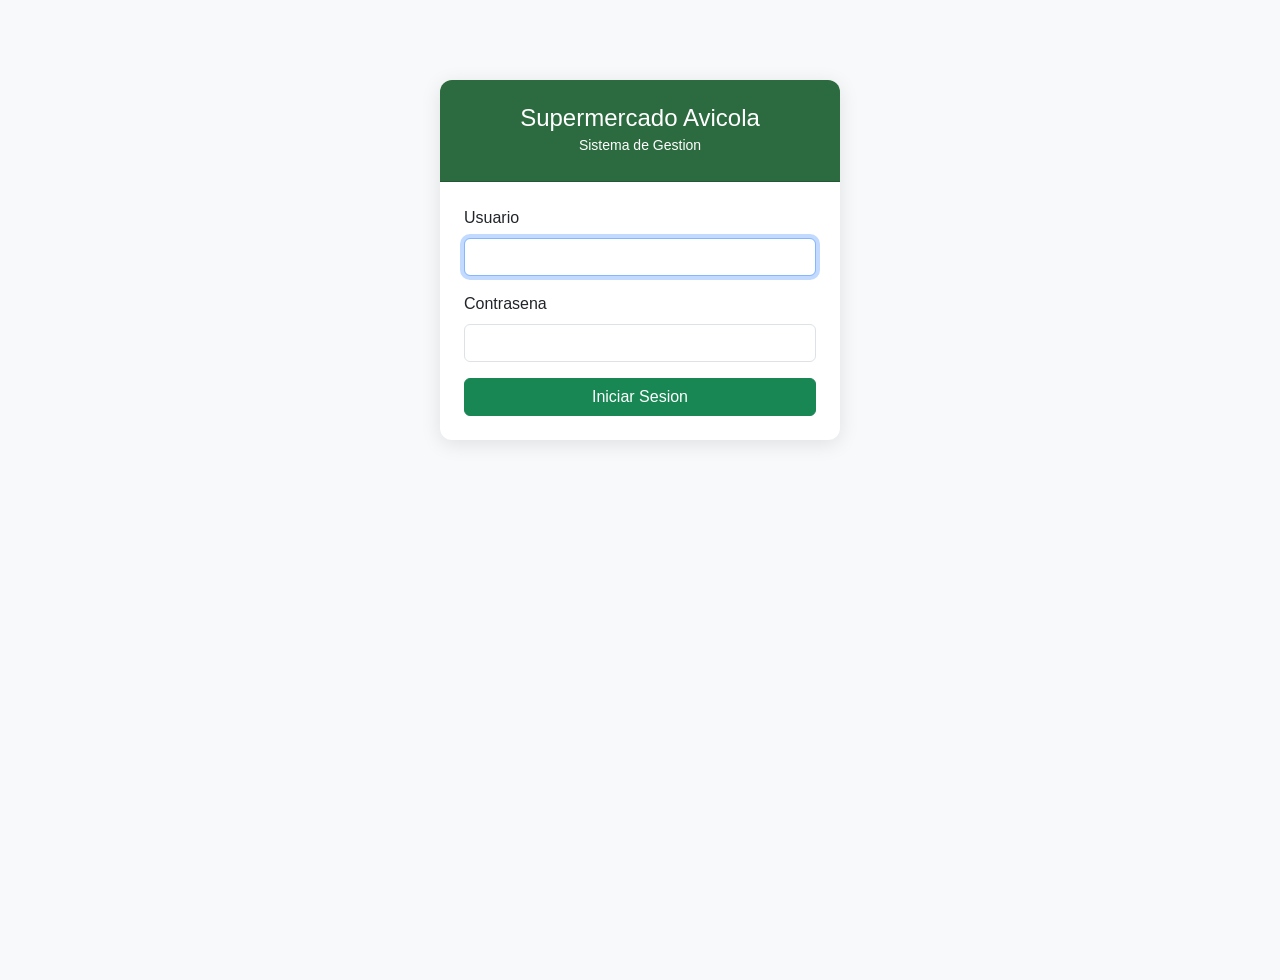
==== frontend/login.html @ 0bda4213 "Preparar supermercado-avicola para portafolio" ====
<!DOCTYPE html>
<html lang="es">
<head>
  <meta charset="UTF-8">
  <meta name="viewport" content="width=device-width, initial-scale=1.0">
  <title>Login - Supermercado Avicola</title>
  <link href="https://cdn.jsdelivr.net/npm/bootstrap@5.3.3/dist/css/bootstrap.min.css" rel="stylesheet">
  <link href="static/css/style.css" rel="stylesheet">
</head>
<body class="bg-light">
  <div class="login-container">
    <div class="card login-card">
      <div class="card-header">
        <h4 class="mb-0">Supermercado Avicola</h4>
        <small>Sistema de Gestion</small>
      </div>
      <div class="card-body p-4">
        <div id="alertBox"></div>
        <form id="loginForm">
          <div class="mb-3">
            <label class="form-label">Usuario</label>
            <input type="text" id="username" class="form-control" required autofocus>
          </div>
          <div class="mb-3">
            <label class="form-label">Contrasena</label>
            <input type="password" id="password" class="form-control" required>
          </div>
          <button type="submit" class="btn btn-success w-100" id="btnLogin">Iniciar Sesion</button>
        </form>
      </div>
    </div>
  </div>
  <script src="static/js/api.js"></script>
  <script>
    if (getToken()) window.location.href = '/index.html';

    document.getElementById('loginForm').addEventListener('submit', async (e) => {
      e.preventDefault();
      const btn = document.getElementById('btnLogin');
      btn.disabled = true;
      btn.textContent = 'Ingresando...';
      try {
        const data = await apiPost('/auth/login', {
          username: document.getElementById('username').value,
          password: document.getElementById('password').value,
        });
        setToken(data.access_token);
        setUser(data.usuario);
        window.location.href = '/index.html';
      } catch (err) {
        showAlert(document.getElementById('alertBox'), err.message);
      } finally {
        btn.disabled = false;
        btn.textContent = 'Iniciar Sesion';
      }
    });
  </script>
</body>
</html>
---- frontend/static/css/style.css ----
:root {
  --primary: #2c6b3f;
  --primary-light: #e8f5e9;
}

body {
  font-family: 'Segoe UI', sans-serif;
  background: #f4f6f9;
  min-height: 100vh;
}

.sidebar {
  width: 250px;
  min-height: 100vh;
  background: var(--primary);
  color: #fff;
  position: fixed;
  top: 0;
  left: 0;
  z-index: 100;
  transition: transform 0.3s;
}

.sidebar .brand {
  padding: 1.2rem;
  font-size: 1.1rem;
  font-weight: 700;
  border-bottom: 1px solid rgba(255,255,255,0.15);
  text-align: center;
}

.sidebar .nav-link {
  color: rgba(255,255,255,0.8);
  padding: 0.6rem 1.2rem;
  font-size: 0.9rem;
  border-radius: 0;
  display: flex;
  align-items: center;
  gap: 0.5rem;
}

.sidebar .nav-link:hover,
.sidebar .nav-link.active {
  background: rgba(255,255,255,0.15);
  color: #fff;
}

.sidebar .nav-link i {
  width: 20px;
  text-align: center;
}

.main-content {
  margin-left: 250px;
  padding: 1.5rem;
}

.top-bar {
  background: #fff;
  padding: 0.8rem 1.5rem;
  margin: -1.5rem -1.5rem 1.5rem -1.5rem;
  border-bottom: 1px solid #dee2e6;
  display: flex;
  justify-content: space-between;
  align-items: center;
}

.stat-card {
  border: none;
  border-radius: 10px;
  box-shadow: 0 2px 8px rgba(0,0,0,0.06);
}

.stat-card .card-body {
  padding: 1.2rem;
}

.stat-card .stat-icon {
  width: 48px;
  height: 48px;
  border-radius: 10px;
  display: flex;
  align-items: center;
  justify-content: center;
  font-size: 1.3rem;
}

.table th {
  font-weight: 600;
  font-size: 0.85rem;
  text-transform: uppercase;
  color: #6c757d;
}

.badge-rol {
  font-size: 0.75rem;
}

.login-container {
  max-width: 400px;
  margin: 80px auto;
}

.login-card {
  border: none;
  border-radius: 12px;
  box-shadow: 0 4px 20px rgba(0,0,0,0.1);
}

.login-card .card-header {
  background: var(--primary);
  color: #fff;
  text-align: center;
  padding: 1.5rem;
  border-radius: 12px 12px 0 0;
}

@media (max-width: 768px) {
  .sidebar {
    transform: translateX(-100%);
  }
  .sidebar.show {
    transform: translateX(0);
  }
  .main-content {
    margin-left: 0;
  }
}
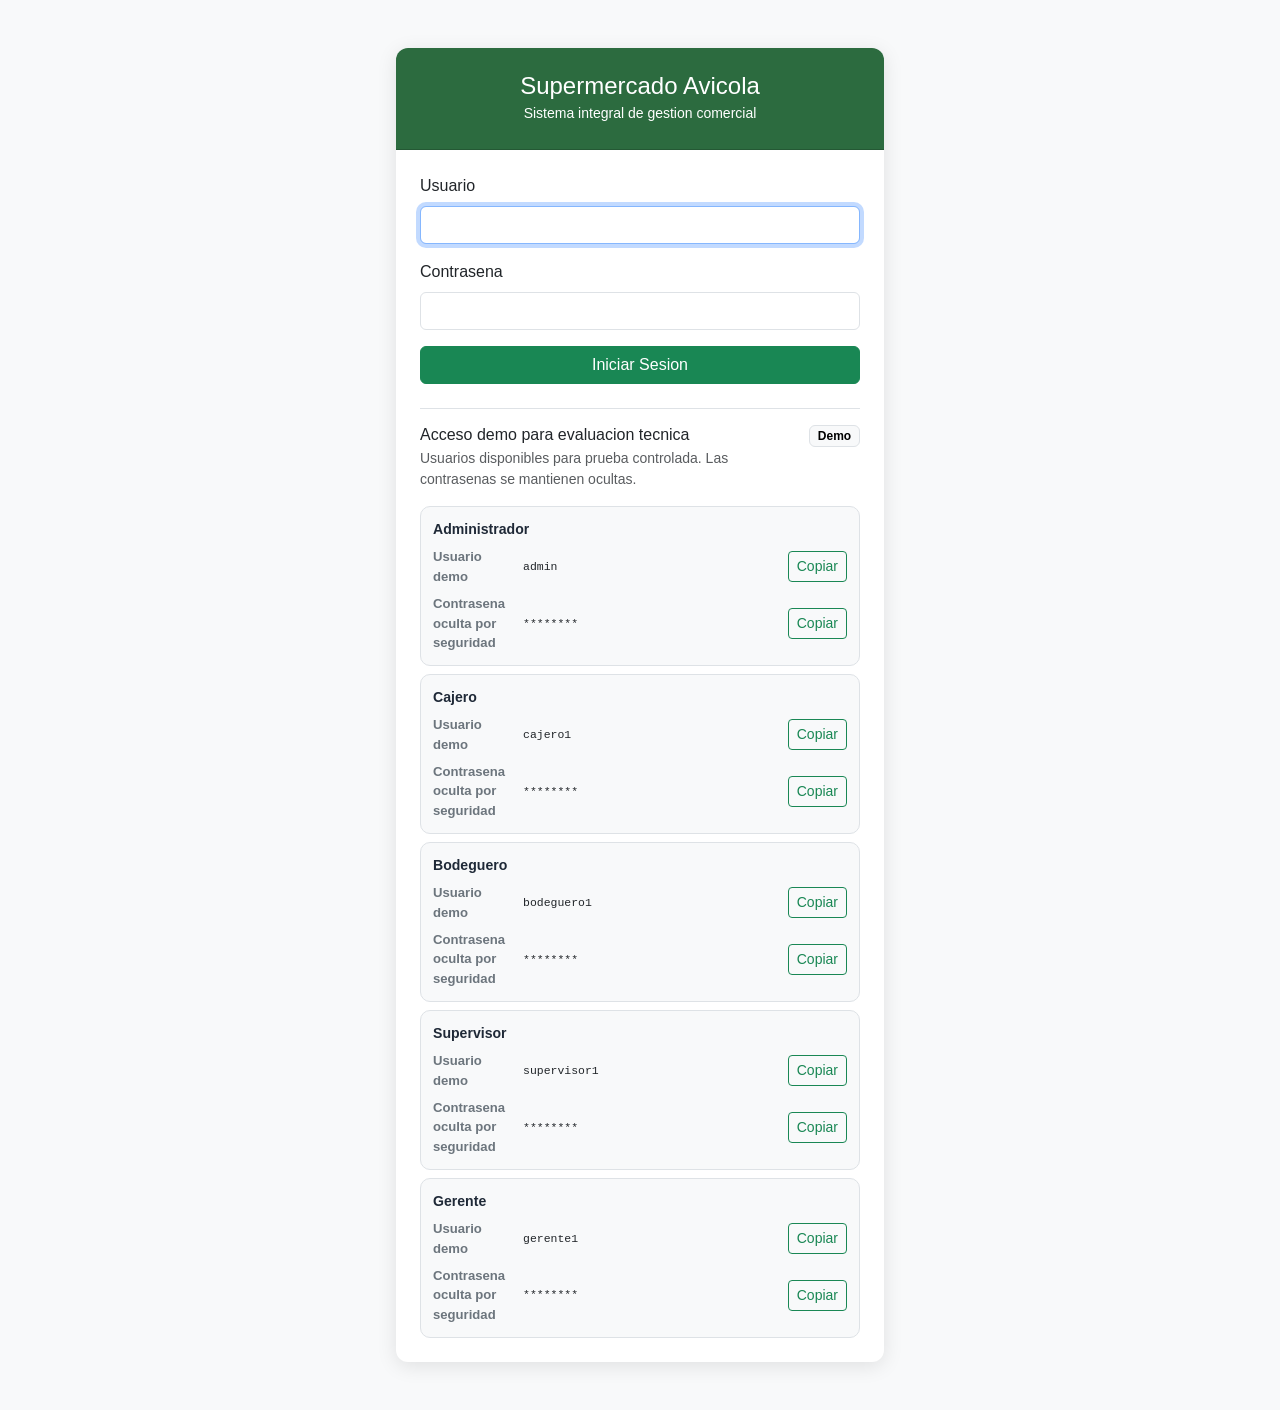
==== commit 9480a841: "prepare production-ready portfolio demo" ====
--- a/frontend/login.html
+++ b/frontend/login.html
@@ -3,7 +3,7 @@
 <head>
   <meta charset="UTF-8">
   <meta name="viewport" content="width=device-width, initial-scale=1.0">
-  <title>Login - Supermercado Avicola</title>
+  <title>Acceso | Supermercado Avicola</title>
   <link href="https://cdn.jsdelivr.net/npm/bootstrap@5.3.3/dist/css/bootstrap.min.css" rel="stylesheet">
   <link href="static/css/style.css" rel="stylesheet">
 </head>
@@ -12,43 +12,134 @@
     <div class="card login-card">
       <div class="card-header">
         <h4 class="mb-0">Supermercado Avicola</h4>
-        <small>Sistema de Gestion</small>
+        <small>Sistema integral de gestion comercial</small>
       </div>
       <div class="card-body p-4">
         <div id="alertBox"></div>
-        <form id="loginForm">
+        <form id="loginForm" autocomplete="off">
           <div class="mb-3">
             <label class="form-label">Usuario</label>
-            <input type="text" id="username" class="form-control" required autofocus>
+            <input type="text" id="username" class="form-control" autocomplete="off" required autofocus>
           </div>
           <div class="mb-3">
             <label class="form-label">Contrasena</label>
-            <input type="password" id="password" class="form-control" required>
+            <input type="password" id="password" class="form-control" autocomplete="off" required>
           </div>
           <button type="submit" class="btn btn-success w-100" id="btnLogin">Iniciar Sesion</button>
         </form>
+
+        <div class="demo-credentials mt-4 pt-3 border-top">
+          <div class="d-flex justify-content-between align-items-start gap-3 mb-3">
+            <div>
+              <h6 class="mb-1">Acceso demo para evaluacion tecnica</h6>
+              <p class="text-muted small mb-0">Usuarios disponibles para prueba controlada. Las contrasenas se mantienen ocultas.</p>
+            </div>
+            <span class="badge text-bg-light border">Demo</span>
+          </div>
+          <div id="demoCredentials" class="d-grid gap-2"></div>
+        </div>
       </div>
     </div>
   </div>
   <script src="static/js/api.js"></script>
+  <script src="https://cdn.jsdelivr.net/npm/bootstrap@5.3.3/dist/js/bootstrap.bundle.min.js"></script>
   <script>
     if (getToken()) window.location.href = '/index.html';
+
+    const demoCredentials = [
+      { role: 'Administrador', username: 'admin', password: 'Admin123!' },
+      { role: 'Cajero', username: 'cajero1', password: 'Cajero123!' },
+      { role: 'Bodeguero', username: 'bodeguero1', password: 'Bodega123!' },
+      { role: 'Supervisor', username: 'supervisor1', password: 'Super123!' },
+      { role: 'Gerente', username: 'gerente1', password: 'Gerente123!' },
+    ];
+
+    function renderDemoCredentials() {
+      const container = document.getElementById('demoCredentials');
+      container.replaceChildren();
+
+      demoCredentials.forEach((credential, index) => {
+        const card = document.createElement('div');
+        card.className = 'demo-card';
+
+        const header = document.createElement('div');
+        header.className = 'demo-card-header';
+        const role = document.createElement('strong');
+        role.textContent = credential.role;
+        header.appendChild(role);
+
+        const userRow = createDemoRow('Usuario demo', credential.username, 'username', index);
+        const passwordRow = createDemoRow('Contrasena oculta por seguridad', '********', 'password', index);
+
+        card.append(header, userRow, passwordRow);
+        container.appendChild(card);
+      });
+    }
+
+    function createDemoRow(label, value, copyType, index) {
+      const row = document.createElement('div');
+      row.className = 'demo-row';
+
+      const labelElement = document.createElement('span');
+      labelElement.textContent = label;
+
+      const valueElement = document.createElement('code');
+      valueElement.textContent = value;
+      if (copyType === 'password') {
+        valueElement.setAttribute('aria-label', 'Contrasena oculta');
+      }
+
+      const button = document.createElement('button');
+      button.type = 'button';
+      button.className = 'btn btn-outline-success btn-sm';
+      button.dataset.copy = copyType;
+      button.dataset.index = String(index);
+      button.textContent = 'Copiar';
+
+      row.append(labelElement, valueElement, button);
+      return row;
+    }
+
+    async function copyDemoValue(type, index, button) {
+      const credential = demoCredentials[index];
+      const value = type === 'password' ? credential.password : credential.username;
+
+      try {
+        await navigator.clipboard.writeText(value);
+        const originalText = button.textContent;
+        button.textContent = 'Copiado';
+        setTimeout(() => {
+          button.textContent = originalText;
+        }, 1600);
+      } catch {
+        showAlert(document.getElementById('alertBox'), 'No se pudo copiar automaticamente. Intenta nuevamente.');
+      }
+    }
+
+    renderDemoCredentials();
+
+    document.getElementById('demoCredentials').addEventListener('click', (event) => {
+      const button = event.target.closest('button[data-copy]');
+      if (!button) return;
+      copyDemoValue(button.dataset.copy, Number(button.dataset.index), button);
+    });
 
     document.getElementById('loginForm').addEventListener('submit', async (e) => {
       e.preventDefault();
       const btn = document.getElementById('btnLogin');
+      const username = document.getElementById('username').value.trim();
+      const password = document.getElementById('password').value;
+
       btn.disabled = true;
       btn.textContent = 'Ingresando...';
+
       try {
-        const data = await apiPost('/auth/login', {
-          username: document.getElementById('username').value,
-          password: document.getElementById('password').value,
-        });
+        const data = await apiPost('/auth/login', { username, password });
         setToken(data.access_token);
         setUser(data.usuario);
         window.location.href = '/index.html';
       } catch (err) {
-        showAlert(document.getElementById('alertBox'), err.message);
+        showAlert(document.getElementById('alertBox'), err.message || 'No fue posible iniciar sesion. Intenta nuevamente.');
       } finally {
         btn.disabled = false;
         btn.textContent = 'Iniciar Sesion';
--- a/frontend/static/css/style.css
+++ b/frontend/static/css/style.css
@@ -97,8 +97,9 @@
 }
 
 .login-container {
-  max-width: 400px;
-  margin: 80px auto;
+  max-width: 520px;
+  margin: 48px auto;
+  padding: 0 1rem;
 }
 
 .login-card {
@@ -115,6 +116,43 @@
   border-radius: 12px 12px 0 0;
 }
 
+.demo-card {
+  padding: 0.75rem;
+  border: 1px solid #dee2e6;
+  border-radius: 10px;
+  background: #f8f9fa;
+}
+
+.demo-card-header {
+  margin-bottom: 0.45rem;
+  color: #1f2937;
+  font-size: 0.88rem;
+}
+
+.demo-row {
+  display: grid;
+  grid-template-columns: 82px minmax(0, 1fr) auto;
+  align-items: center;
+  gap: 0.5rem;
+  font-size: 0.82rem;
+}
+
+.demo-row + .demo-row {
+  margin-top: 0.45rem;
+}
+
+.demo-row span {
+  color: #6c757d;
+  font-weight: 600;
+}
+
+.demo-row code {
+  overflow: hidden;
+  color: #212529;
+  text-overflow: ellipsis;
+  white-space: nowrap;
+}
+
 @media (max-width: 768px) {
   .sidebar {
     transform: translateX(-100%);
@@ -125,4 +163,12 @@
   .main-content {
     margin-left: 0;
   }
+
+  .demo-row {
+    grid-template-columns: 1fr auto;
+  }
+
+  .demo-row span {
+    grid-column: 1 / -1;
+  }
 }
